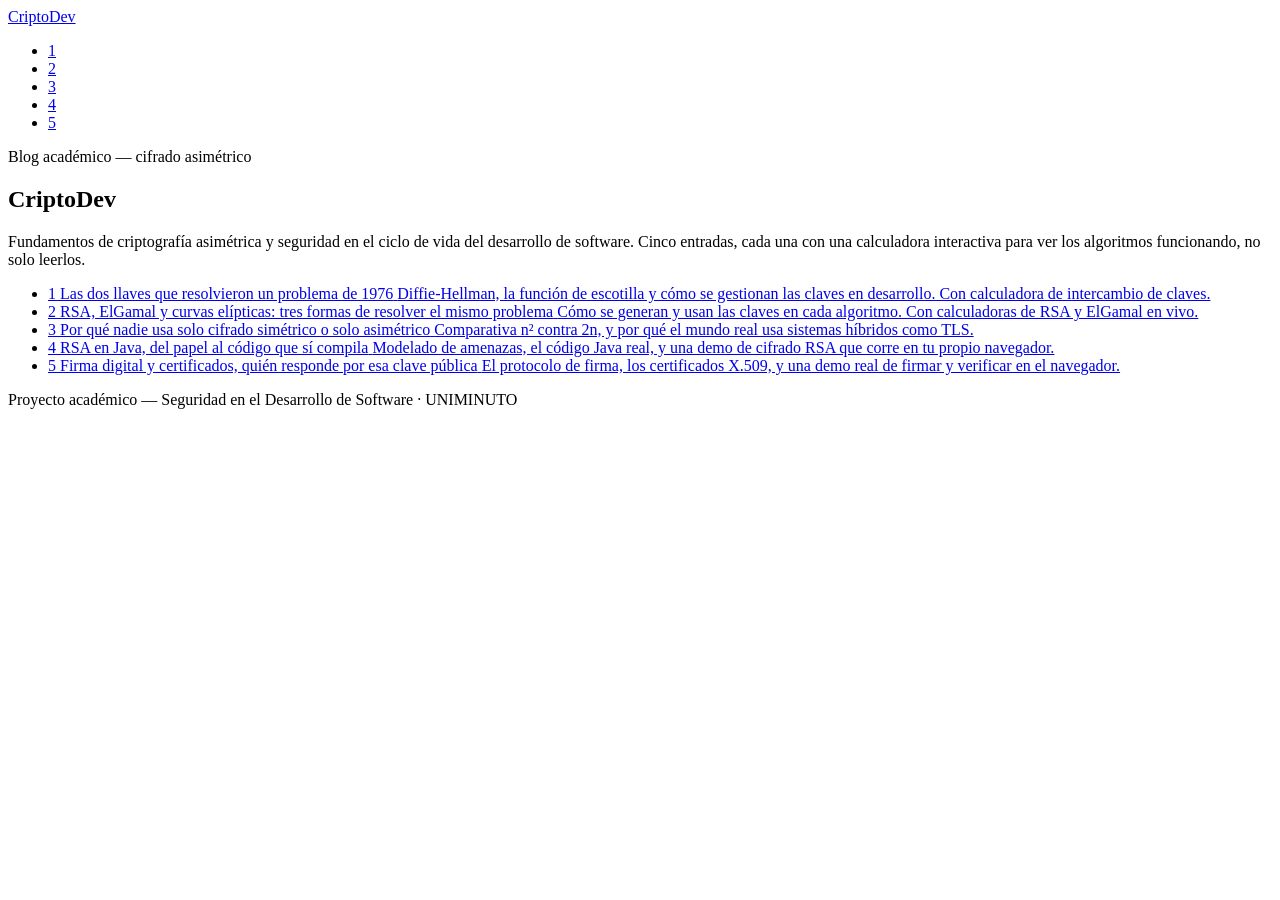
==== index.html @ fd5a90b2 "Primera versión del blog Commit changes" ====
<!DOCTYPE html>
<html lang="es">
<head>
<meta charset="UTF-8">
<meta name="viewport" content="width=device-width, initial-scale=1.0">
<title>CriptoDev — Fundamentos de Criptografía Asimétrica y Seguridad en el SDLC</title>
<link rel="stylesheet" href="css/style.css">
</head>
<body>

<nav class="site-nav">
  <a class="brand" href="index.html">CriptoDev</a>
  <ul class="entries">
    <li><a href="entrada1.html">1</a></li>
    <li><a href="entrada2.html">2</a></li>
    <li><a href="entrada3.html">3</a></li>
    <li><a href="entrada4.html">4</a></li>
    <li><a href="entrada5.html">5</a></li>
  </ul>
</nav>

<main>
  <section class="hero">
    <div class="eyebrow-series">Blog académico — cifrado asimétrico</div>
    <h1>CriptoDev</h1>
    <p class="lead">Fundamentos de criptografía asimétrica y seguridad en el ciclo de vida del desarrollo de software. Cinco entradas, cada una con una calculadora interactiva para ver los algoritmos funcionando, no solo leerlos.</p>
  </section>

  <ul class="entry-list">
    <li>
      <a href="entrada1.html">
        <span class="seal">1</span>
        <span>
          <span class="entry-title">Las dos llaves que resolvieron un problema de 1976</span>
          <span class="entry-teaser">Diffie-Hellman, la función de escotilla y cómo se gestionan las claves en desarrollo. Con calculadora de intercambio de claves.</span>
        </span>
      </a>
    </li>
    <li>
      <a href="entrada2.html">
        <span class="seal">2</span>
        <span>
          <span class="entry-title">RSA, ElGamal y curvas elípticas: tres formas de resolver el mismo problema</span>
          <span class="entry-teaser">Cómo se generan y usan las claves en cada algoritmo. Con calculadoras de RSA y ElGamal en vivo.</span>
        </span>
      </a>
    </li>
    <li>
      <a href="entrada3.html">
        <span class="seal">3</span>
        <span>
          <span class="entry-title">Por qué nadie usa solo cifrado simétrico o solo asimétrico</span>
          <span class="entry-teaser">Comparativa n² contra 2n, y por qué el mundo real usa sistemas híbridos como TLS.</span>
        </span>
      </a>
    </li>
    <li>
      <a href="entrada4.html">
        <span class="seal">4</span>
        <span>
          <span class="entry-title">RSA en Java, del papel al código que sí compila</span>
          <span class="entry-teaser">Modelado de amenazas, el código Java real, y una demo de cifrado RSA que corre en tu propio navegador.</span>
        </span>
      </a>
    </li>
    <li>
      <a href="entrada5.html">
        <span class="seal">5</span>
        <span>
          <span class="entry-title">Firma digital y certificados, quién responde por esa clave pública</span>
          <span class="entry-teaser">El protocolo de firma, los certificados X.509, y una demo real de firmar y verificar en el navegador.</span>
        </span>
      </a>
    </li>
  </ul>
</main>

<footer>
  Proyecto académico — Seguridad en el Desarrollo de Software · UNIMINUTO
</footer>

</body>
</html>
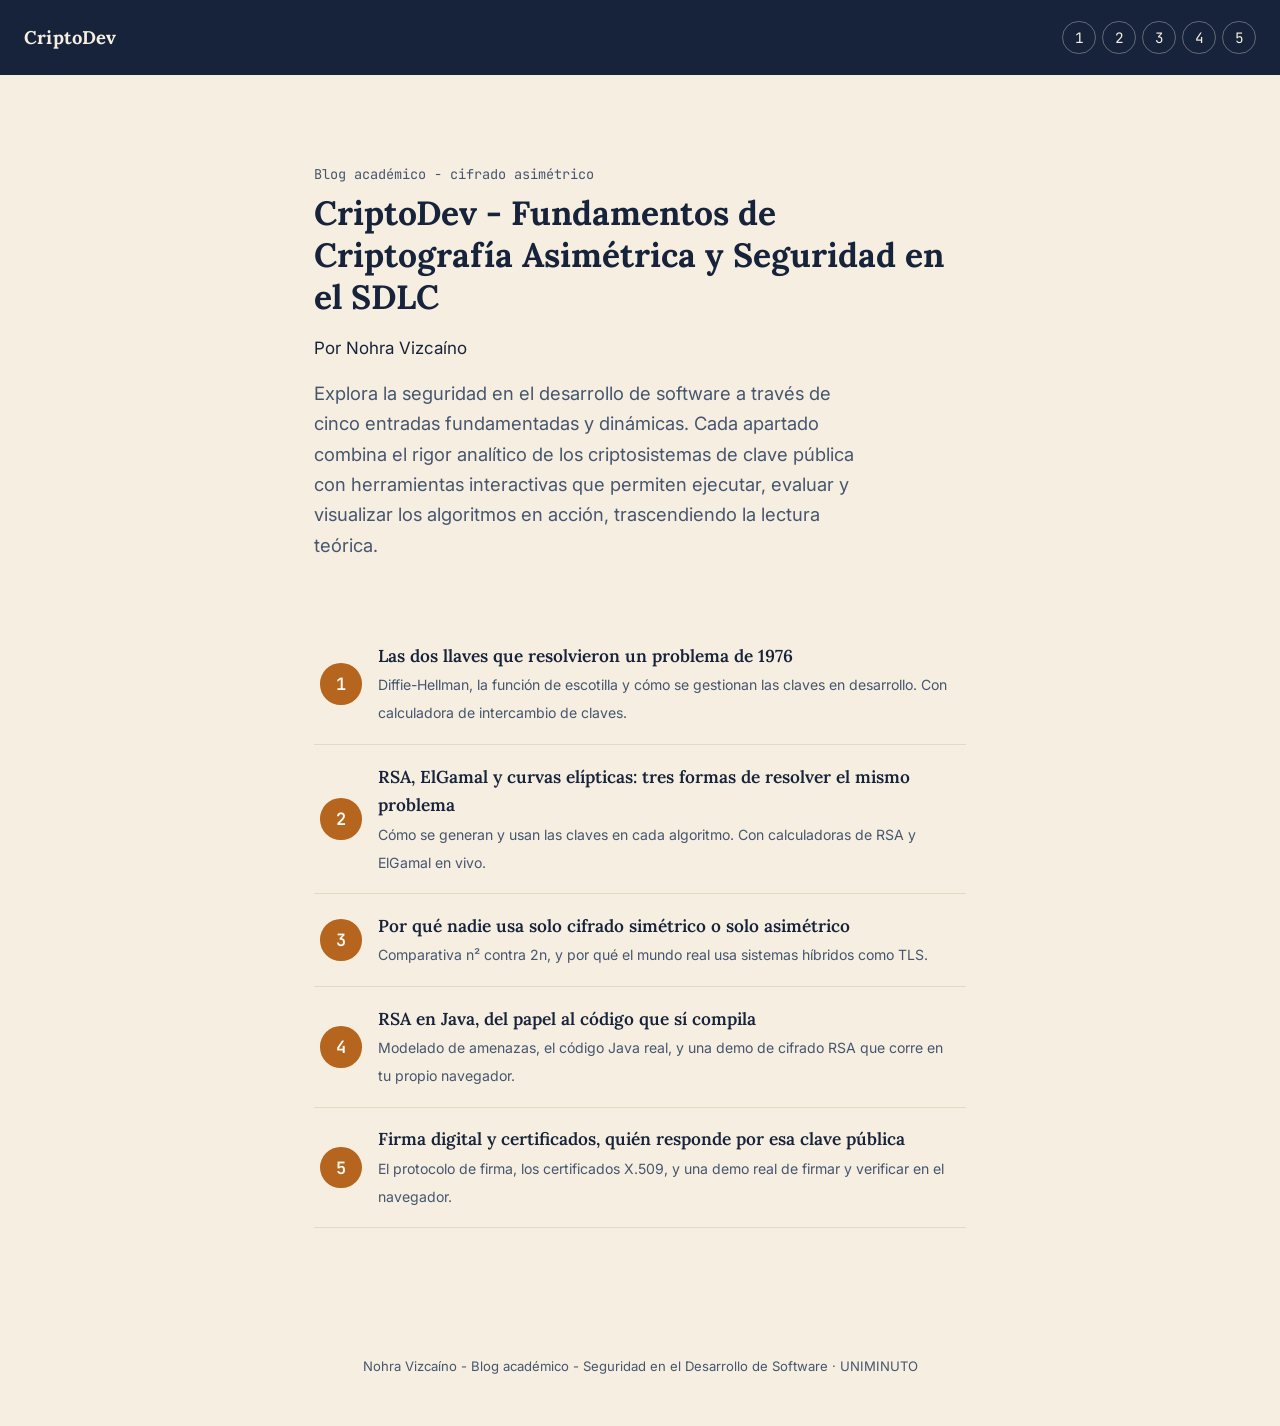
==== commit 91f693c1: "index.html Updated the title, byline, and lead paragraph for clarity and detail." ====
--- a/index.html
+++ b/index.html
@@ -3,7 +3,7 @@
 <head>
 <meta charset="UTF-8">
 <meta name="viewport" content="width=device-width, initial-scale=1.0">
-<title>CriptoDev — Fundamentos de Criptografía Asimétrica y Seguridad en el SDLC</title>
+<title>CriptoDev</title>
 <link rel="stylesheet" href="css/style.css">
 </head>
 <body>
@@ -21,9 +21,10 @@
 
 <main>
   <section class="hero">
-    <div class="eyebrow-series">Blog académico — cifrado asimétrico</div>
-    <h1>CriptoDev</h1>
-    <p class="lead">Fundamentos de criptografía asimétrica y seguridad en el ciclo de vida del desarrollo de software. Cinco entradas, cada una con una calculadora interactiva para ver los algoritmos funcionando, no solo leerlos.</p>
+    <div class="eyebrow-series">Blog académico - cifrado asimétrico</div>
+    <h1>CriptoDev - Fundamentos de Criptografía Asimétrica y Seguridad en el SDLC</h1>
+    <p class="byline">Por Nohra Vizcaíno</p>
+    <p class="lead">Explora la seguridad en el desarrollo de software a través de cinco entradas fundamentadas y dinámicas. Cada apartado combina el rigor analítico de los criptosistemas de clave pública con herramientas interactivas que permiten ejecutar, evaluar y visualizar los algoritmos en acción, trascendiendo la lectura teórica.</p>
   </section>
 
   <ul class="entry-list">
@@ -76,7 +77,7 @@
 </main>
 
 <footer>
-  Proyecto académico — Seguridad en el Desarrollo de Software · UNIMINUTO
+  Nohra Vizcaíno - Blog académico - Seguridad en el Desarrollo de Software · UNIMINUTO
 </footer>
 
 </body>
--- a/css/style.css
+++ b/css/style.css
@@ -0,0 +1,407 @@
+/* =========================================================
+   CriptoDev — sistema de diseño
+   Paleta: tinta / pergamino / verde verificado / cobre lacre
+   ========================================================= */
+
+@import url('https://fonts.googleapis.com/css2?family=Lora:ital,wght@0,500;0,600;0,700;1,500&family=Inter:wght@400;500;600&family=JetBrains+Mono:wght@400;500;600&display=swap');
+
+:root {
+  --ink: #16233A;
+  --ink-soft: #45566E;
+  --parchment: #F6EFE1;
+  --paper: #FFFDF8;
+  --paper-line: #E4D9C3;
+  --verified: #2F6F5E;
+  --verified-soft: #E4EFEA;
+  --seal: #B5651D;
+  --seal-soft: #F6E7D8;
+  --font-display: 'Lora', Georgia, serif;
+  --font-body: 'Inter', system-ui, sans-serif;
+  --font-mono: 'JetBrains Mono', 'Courier New', monospace;
+  --max-w: 700px;
+}
+
+* { box-sizing: border-box; }
+
+html { scroll-behavior: smooth; }
+
+body {
+  margin: 0;
+  background: var(--parchment);
+  color: var(--ink);
+  font-family: var(--font-body);
+  font-size: 17px;
+  line-height: 1.65;
+  -webkit-font-smoothing: antialiased;
+}
+
+img { max-width: 100%; }
+
+a { color: var(--verified); }
+a:focus-visible, button:focus-visible, input:focus-visible, select:focus-visible {
+  outline: 3px solid var(--seal);
+  outline-offset: 2px;
+}
+
+/* ---------- Navegación ---------- */
+
+.site-nav {
+  background: var(--ink);
+  color: var(--parchment);
+  padding: 0.9rem 1.5rem;
+  display: flex;
+  align-items: center;
+  justify-content: space-between;
+  flex-wrap: wrap;
+  gap: 0.75rem;
+  position: sticky;
+  top: 0;
+  z-index: 10;
+}
+
+.site-nav .brand {
+  font-family: var(--font-display);
+  font-weight: 700;
+  font-size: 1.15rem;
+  color: var(--parchment);
+  text-decoration: none;
+  letter-spacing: 0.01em;
+}
+
+.site-nav .entries {
+  display: flex;
+  gap: 0.4rem;
+  list-style: none;
+  margin: 0;
+  padding: 0;
+}
+
+.site-nav .entries a {
+  display: inline-flex;
+  align-items: center;
+  justify-content: center;
+  width: 2.1rem;
+  height: 2.1rem;
+  border-radius: 50%;
+  color: var(--parchment);
+  text-decoration: none;
+  font-family: var(--font-mono);
+  font-size: 0.9rem;
+  border: 1px solid rgba(246, 239, 225, 0.35);
+  transition: background 0.15s ease, border-color 0.15s ease;
+}
+
+.site-nav .entries a:hover,
+.site-nav .entries a.active {
+  background: var(--seal);
+  border-color: var(--seal);
+}
+
+/* ---------- Estructura general ---------- */
+
+main {
+  max-width: var(--max-w);
+  margin: 0 auto;
+  padding: 2.5rem 1.5rem 4rem;
+}
+
+.eyebrow-series {
+  font-family: var(--font-mono);
+  font-size: 0.85rem;
+  color: var(--ink-soft);
+  margin-bottom: 0.4rem;
+}
+
+h1 {
+  font-family: var(--font-display);
+  font-size: 2.1rem;
+  line-height: 1.25;
+  margin: 0 0 0.5rem;
+}
+
+h2 {
+  font-family: var(--font-display);
+  font-size: 1.4rem;
+  margin-top: 2.4rem;
+  border-bottom: 1px solid var(--paper-line);
+  padding-bottom: 0.4rem;
+}
+
+p { margin: 1rem 0; }
+
+ul, ol { padding-left: 1.3rem; }
+li { margin: 0.4rem 0; }
+
+/* Sello numerado (secuencia real de 5 entradas) */
+.seal {
+  display: inline-flex;
+  align-items: center;
+  justify-content: center;
+  width: 2.6rem;
+  height: 2.6rem;
+  border-radius: 50%;
+  background: var(--seal);
+  color: var(--paper);
+  font-family: var(--font-mono);
+  font-weight: 600;
+  flex-shrink: 0;
+}
+
+.entry-header {
+  display: flex;
+  align-items: center;
+  gap: 1rem;
+  margin-bottom: 0.5rem;
+}
+
+/* ---------- Bloques de código ---------- */
+
+pre {
+  background: var(--ink);
+  color: #E9E2D0;
+  font-family: var(--font-mono);
+  font-size: 0.85rem;
+  line-height: 1.55;
+  padding: 1.1rem 1.2rem;
+  border-radius: 6px;
+  overflow-x: auto;
+}
+
+code {
+  font-family: var(--font-mono);
+  font-size: 0.92em;
+  background: var(--paper-line);
+  padding: 0.05em 0.35em;
+  border-radius: 3px;
+}
+
+pre code { background: none; padding: 0; }
+
+.formula {
+  font-family: var(--font-mono);
+  background: var(--paper);
+  border: 1px solid var(--paper-line);
+  border-left: 3px solid var(--verified);
+  padding: 0.8rem 1rem;
+  margin: 1rem 0;
+  border-radius: 4px;
+  overflow-x: auto;
+}
+
+/* ---------- Panel interactivo (demo) ---------- */
+
+.demo {
+  background: var(--paper);
+  border: 1px solid var(--paper-line);
+  border-radius: 10px;
+  padding: 1.4rem;
+  margin: 1.5rem 0 2rem;
+}
+
+.demo h3 {
+  font-family: var(--font-display);
+  font-size: 1.05rem;
+  margin: 0 0 0.9rem;
+  color: var(--verified);
+}
+
+.demo-row {
+  display: flex;
+  gap: 0.8rem;
+  flex-wrap: wrap;
+  margin-bottom: 0.8rem;
+}
+
+.demo-field {
+  display: flex;
+  flex-direction: column;
+  gap: 0.3rem;
+  font-size: 0.85rem;
+  color: var(--ink-soft);
+  flex: 1;
+  min-width: 100px;
+}
+
+.demo-field input, .demo-field select {
+  font-family: var(--font-mono);
+  padding: 0.5rem 0.6rem;
+  border: 1px solid var(--paper-line);
+  border-radius: 5px;
+  background: var(--paper);
+  color: var(--ink);
+  font-size: 0.95rem;
+}
+
+.demo button {
+  background: var(--verified);
+  color: var(--paper);
+  border: none;
+  padding: 0.6rem 1.2rem;
+  border-radius: 5px;
+  font-family: var(--font-body);
+  font-weight: 600;
+  font-size: 0.92rem;
+  cursor: pointer;
+  transition: opacity 0.15s ease;
+}
+
+.demo button:hover { opacity: 0.88; }
+
+.demo button.secondary {
+  background: transparent;
+  color: var(--seal);
+  border: 1px solid var(--seal);
+}
+
+.demo-output {
+  margin-top: 1rem;
+  background: var(--ink);
+  color: #E9E2D0;
+  font-family: var(--font-mono);
+  font-size: 0.85rem;
+  padding: 1rem;
+  border-radius: 6px;
+  white-space: pre-wrap;
+  word-break: break-all;
+  min-height: 1.5em;
+}
+
+.demo-output .ok { color: #7FCBA4; }
+.demo-output .fail { color: #E29A6B; }
+
+.demo-note {
+  font-size: 0.82rem;
+  color: var(--ink-soft);
+  margin-top: 0.6rem;
+}
+
+/* ---------- Tabla comparativa ---------- */
+
+table {
+  width: 100%;
+  border-collapse: collapse;
+  margin: 1.2rem 0;
+  font-size: 0.92rem;
+}
+
+th, td {
+  text-align: left;
+  padding: 0.6rem 0.7rem;
+  border-bottom: 1px solid var(--paper-line);
+}
+
+th {
+  font-family: var(--font-mono);
+  font-weight: 600;
+  color: var(--ink-soft);
+  font-size: 0.8rem;
+}
+
+/* ---------- Callout de vulnerabilidad ---------- */
+
+.callout {
+  background: var(--seal-soft);
+  border-left: 3px solid var(--seal);
+  padding: 0.9rem 1.1rem;
+  border-radius: 4px;
+  margin: 1.2rem 0;
+}
+
+.callout strong { color: var(--seal); }
+
+/* ---------- Referencias ---------- */
+
+.references {
+  margin-top: 2.5rem;
+  padding-top: 1.2rem;
+  border-top: 1px solid var(--paper-line);
+  font-size: 0.9rem;
+  color: var(--ink-soft);
+}
+
+.references p { margin: 0.6rem 0; }
+
+/* ---------- Navegación entre entradas ---------- */
+
+.entry-pager {
+  display: flex;
+  justify-content: space-between;
+  margin-top: 2.5rem;
+  gap: 1rem;
+}
+
+.entry-pager a {
+  text-decoration: none;
+  color: var(--ink);
+  background: var(--paper);
+  border: 1px solid var(--paper-line);
+  padding: 0.7rem 1rem;
+  border-radius: 6px;
+  font-size: 0.9rem;
+  flex: 1;
+}
+
+.entry-pager a:hover { border-color: var(--verified); }
+.entry-pager .to-prev { text-align: left; }
+.entry-pager .to-next { text-align: right; }
+.entry-pager span { display: block; font-family: var(--font-mono); font-size: 0.72rem; color: var(--ink-soft); }
+
+/* ---------- Home ---------- */
+
+.hero {
+  padding: 3rem 0 1rem;
+}
+
+.hero p.lead {
+  font-size: 1.15rem;
+  color: var(--ink-soft);
+  max-width: 560px;
+}
+
+.entry-list {
+  list-style: none;
+  padding: 0;
+  margin: 2rem 0;
+}
+
+.entry-list li {
+  margin: 0;
+}
+
+.entry-list a {
+  display: flex;
+  align-items: center;
+  gap: 1rem;
+  padding: 1.1rem 0.4rem;
+  border-bottom: 1px solid var(--paper-line);
+  text-decoration: none;
+  color: var(--ink);
+}
+
+.entry-list a:hover .entry-title { color: var(--verified); }
+
+.entry-title {
+  font-family: var(--font-display);
+  font-weight: 600;
+  font-size: 1.08rem;
+  display: block;
+}
+
+.entry-teaser {
+  font-size: 0.88rem;
+  color: var(--ink-soft);
+}
+
+footer {
+  text-align: center;
+  padding: 2rem 1.5rem 3rem;
+  color: var(--ink-soft);
+  font-size: 0.82rem;
+}
+
+footer img { height: 32px; opacity: 0.85; vertical-align: middle; margin-right: 0.5rem; }
+
+@media (max-width: 480px) {
+  h1 { font-size: 1.7rem; }
+  .demo-row { flex-direction: column; }
+}
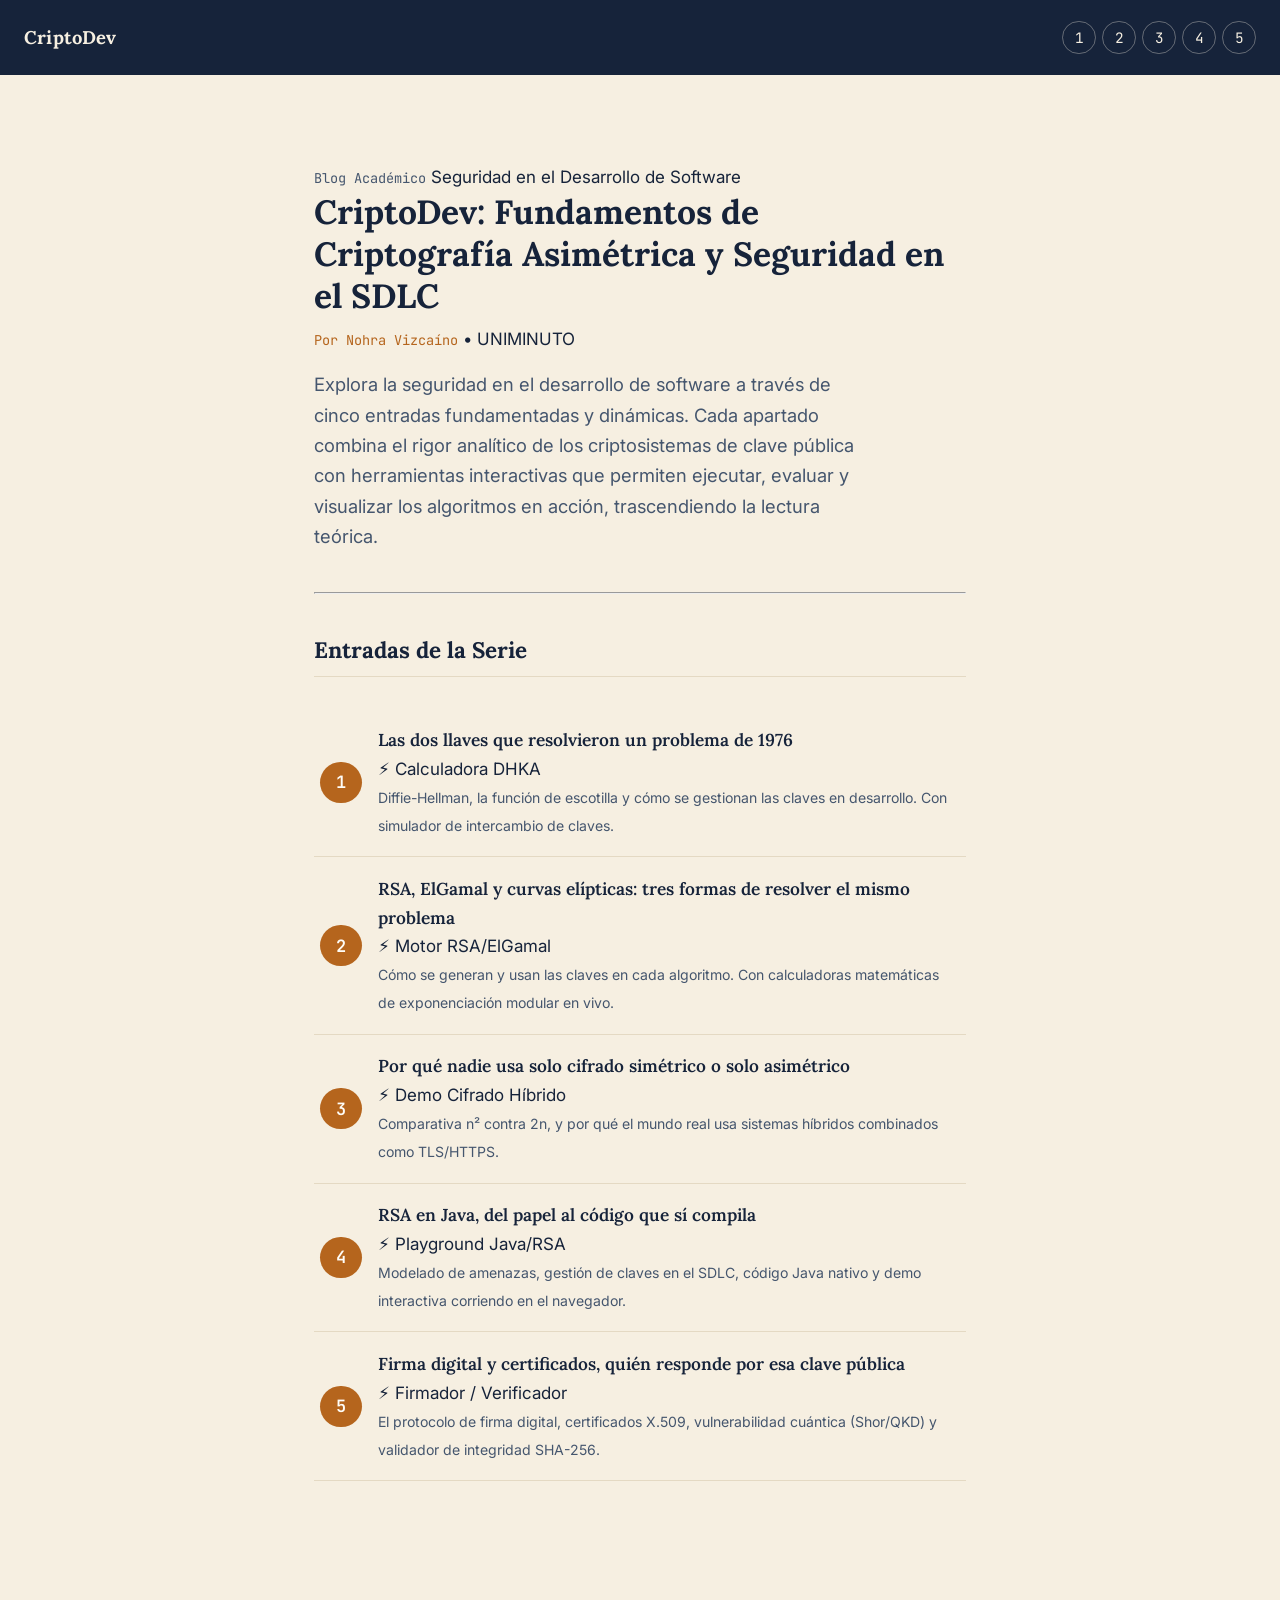
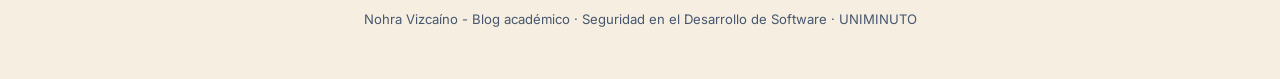
==== commit a7050521: "Update index.html with new content and structure" ====
--- a/index.html
+++ b/index.html
@@ -1,10 +1,10 @@
 <!DOCTYPE html>
 <html lang="es">
 <head>
-<meta charset="UTF-8">
-<meta name="viewport" content="width=device-width, initial-scale=1.0">
-<title>CriptoDev</title>
-<link rel="stylesheet" href="css/style.css">
+  <meta charset="UTF-8">
+  <meta name="viewport" content="width=device-width, initial-scale=1.0">
+  <title>CriptoDev - Criptografía Asimétrica y SDLC</title>
+  <link rel="stylesheet" href="css/style.css">
 </head>
 <body>
 
@@ -21,63 +21,97 @@
 
 <main>
   <section class="hero">
-    <div class="eyebrow-series">Blog académico - cifrado asimétrico</div>
-    <h1>CriptoDev - Fundamentos de Criptografía Asimétrica y Seguridad en el SDLC</h1>
-    <p class="byline">Por Nohra Vizcaíno</p>
-    <p class="lead">Explora la seguridad en el desarrollo de software a través de cinco entradas fundamentadas y dinámicas. Cada apartado combina el rigor analítico de los criptosistemas de clave pública con herramientas interactivas que permiten ejecutar, evaluar y visualizar los algoritmos en acción, trascendiendo la lectura teórica.</p>
+    <div class="meta-pills">
+      <span class="eyebrow-series">Blog Académico</span>
+      <span class="eyebrow-subject">Seguridad en el Desarrollo de Software</span>
+    </div>
+    
+    <h1>CriptoDev: Fundamentos de Criptografía Asimétrica y Seguridad en el SDLC</h1>
+    
+    <div class="author-block">
+      <span class="byline">Por Nohra Vizcaíno</span>
+      <span class="institution">• UNIMINUTO</span>
+    </div>
+    
+    <p class="lead">
+      Explora la seguridad en el desarrollo de software a través de cinco entradas fundamentadas y dinámicas. Cada apartado combina el rigor analítico de los criptosistemas de clave pública con herramientas interactivas que permiten ejecutar, evaluar y visualizar los algoritmos en acción, trascendiendo la lectura teórica.
+    </p>
   </section>
+
+  <hr class="section-divider">
+
+  <h2 class="section-title">Entradas de la Serie</h2>
 
   <ul class="entry-list">
     <li>
-      <a href="entrada1.html">
+      <a href="entrada1.html" class="entry-card">
         <span class="seal">1</span>
-        <span>
-          <span class="entry-title">Las dos llaves que resolvieron un problema de 1976</span>
-          <span class="entry-teaser">Diffie-Hellman, la función de escotilla y cómo se gestionan las claves en desarrollo. Con calculadora de intercambio de claves.</span>
-        </span>
+        <div class="entry-content">
+          <div class="entry-header-card">
+            <span class="entry-title">Las dos llaves que resolvieron un problema de 1976</span>
+            <span class="badge-interactive">⚡ Calculadora DHKA</span>
+          </div>
+          <span class="entry-teaser">Diffie-Hellman, la función de escotilla y cómo se gestionan las claves en desarrollo. Con simulador de intercambio de claves.</span>
+        </div>
       </a>
     </li>
+
     <li>
-      <a href="entrada2.html">
+      <a href="entrada2.html" class="entry-card">
         <span class="seal">2</span>
-        <span>
-          <span class="entry-title">RSA, ElGamal y curvas elípticas: tres formas de resolver el mismo problema</span>
-          <span class="entry-teaser">Cómo se generan y usan las claves en cada algoritmo. Con calculadoras de RSA y ElGamal en vivo.</span>
-        </span>
+        <div class="entry-content">
+          <div class="entry-header-card">
+            <span class="entry-title">RSA, ElGamal y curvas elípticas: tres formas de resolver el mismo problema</span>
+            <span class="badge-interactive">⚡ Motor RSA/ElGamal</span>
+          </div>
+          <span class="entry-teaser">Cómo se generan y usan las claves en cada algoritmo. Con calculadoras matemáticas de exponenciación modular en vivo.</span>
+        </div>
       </a>
     </li>
+
     <li>
-      <a href="entrada3.html">
+      <a href="entrada3.html" class="entry-card">
         <span class="seal">3</span>
-        <span>
-          <span class="entry-title">Por qué nadie usa solo cifrado simétrico o solo asimétrico</span>
-          <span class="entry-teaser">Comparativa n² contra 2n, y por qué el mundo real usa sistemas híbridos como TLS.</span>
-        </span>
+        <div class="entry-content">
+          <div class="entry-header-card">
+            <span class="entry-title">Por qué nadie usa solo cifrado simétrico o solo asimétrico</span>
+            <span class="badge-interactive">⚡ Demo Cifrado Híbrido</span>
+          </div>
+          <span class="entry-teaser">Comparativa n² contra 2n, y por qué el mundo real usa sistemas híbridos combinados como TLS/HTTPS.</span>
+        </div>
       </a>
     </li>
+
     <li>
-      <a href="entrada4.html">
+      <a href="entrada4.html" class="entry-card">
         <span class="seal">4</span>
-        <span>
-          <span class="entry-title">RSA en Java, del papel al código que sí compila</span>
-          <span class="entry-teaser">Modelado de amenazas, el código Java real, y una demo de cifrado RSA que corre en tu propio navegador.</span>
-        </span>
+        <div class="entry-content">
+          <div class="entry-header-card">
+            <span class="entry-title">RSA en Java, del papel al código que sí compila</span>
+            <span class="badge-interactive">⚡ Playground Java/RSA</span>
+          </div>
+          <span class="entry-teaser">Modelado de amenazas, gestión de claves en el SDLC, código Java nativo y demo interactiva corriendo en el navegador.</span>
+        </div>
       </a>
     </li>
+
     <li>
-      <a href="entrada5.html">
+      <a href="entrada5.html" class="entry-card">
         <span class="seal">5</span>
-        <span>
-          <span class="entry-title">Firma digital y certificados, quién responde por esa clave pública</span>
-          <span class="entry-teaser">El protocolo de firma, los certificados X.509, y una demo real de firmar y verificar en el navegador.</span>
-        </span>
+        <div class="entry-content">
+          <div class="entry-header-card">
+            <span class="entry-title">Firma digital y certificados, quién responde por esa clave pública</span>
+            <span class="badge-interactive">⚡ Firmador / Verificador</span>
+          </div>
+          <span class="entry-teaser">El protocolo de firma digital, certificados X.509, vulnerabilidad cuántica (Shor/QKD) y validador de integridad SHA-256.</span>
+        </div>
       </a>
     </li>
   </ul>
 </main>
 
 <footer>
-  Nohra Vizcaíno - Blog académico - Seguridad en el Desarrollo de Software · UNIMINUTO
+  Nohra Vizcaíno - Blog académico · Seguridad en el Desarrollo de Software · UNIMINUTO
 </footer>
 
 </body>
--- a/css/style.css
+++ b/css/style.css
@@ -1,7 +1,3 @@
-/* =========================================================
-   CriptoDev — sistema de diseño
-   Paleta: tinta / pergamino / verde verificado / cobre lacre
-   ========================================================= */
 
 @import url('https://fonts.googleapis.com/css2?family=Lora:ital,wght@0,500;0,600;0,700;1,500&family=Inter:wght@400;500;600&family=JetBrains+Mono:wght@400;500;600&display=swap');
 
@@ -392,6 +388,13 @@
   color: var(--ink-soft);
 }
 
+.byline {
+  font-family: var(--font-mono);
+  font-size: 0.85rem;
+  color: var(--seal);
+  margin: 0 0 1rem;
+}
+
 footer {
   text-align: center;
   padding: 2rem 1.5rem 3rem;
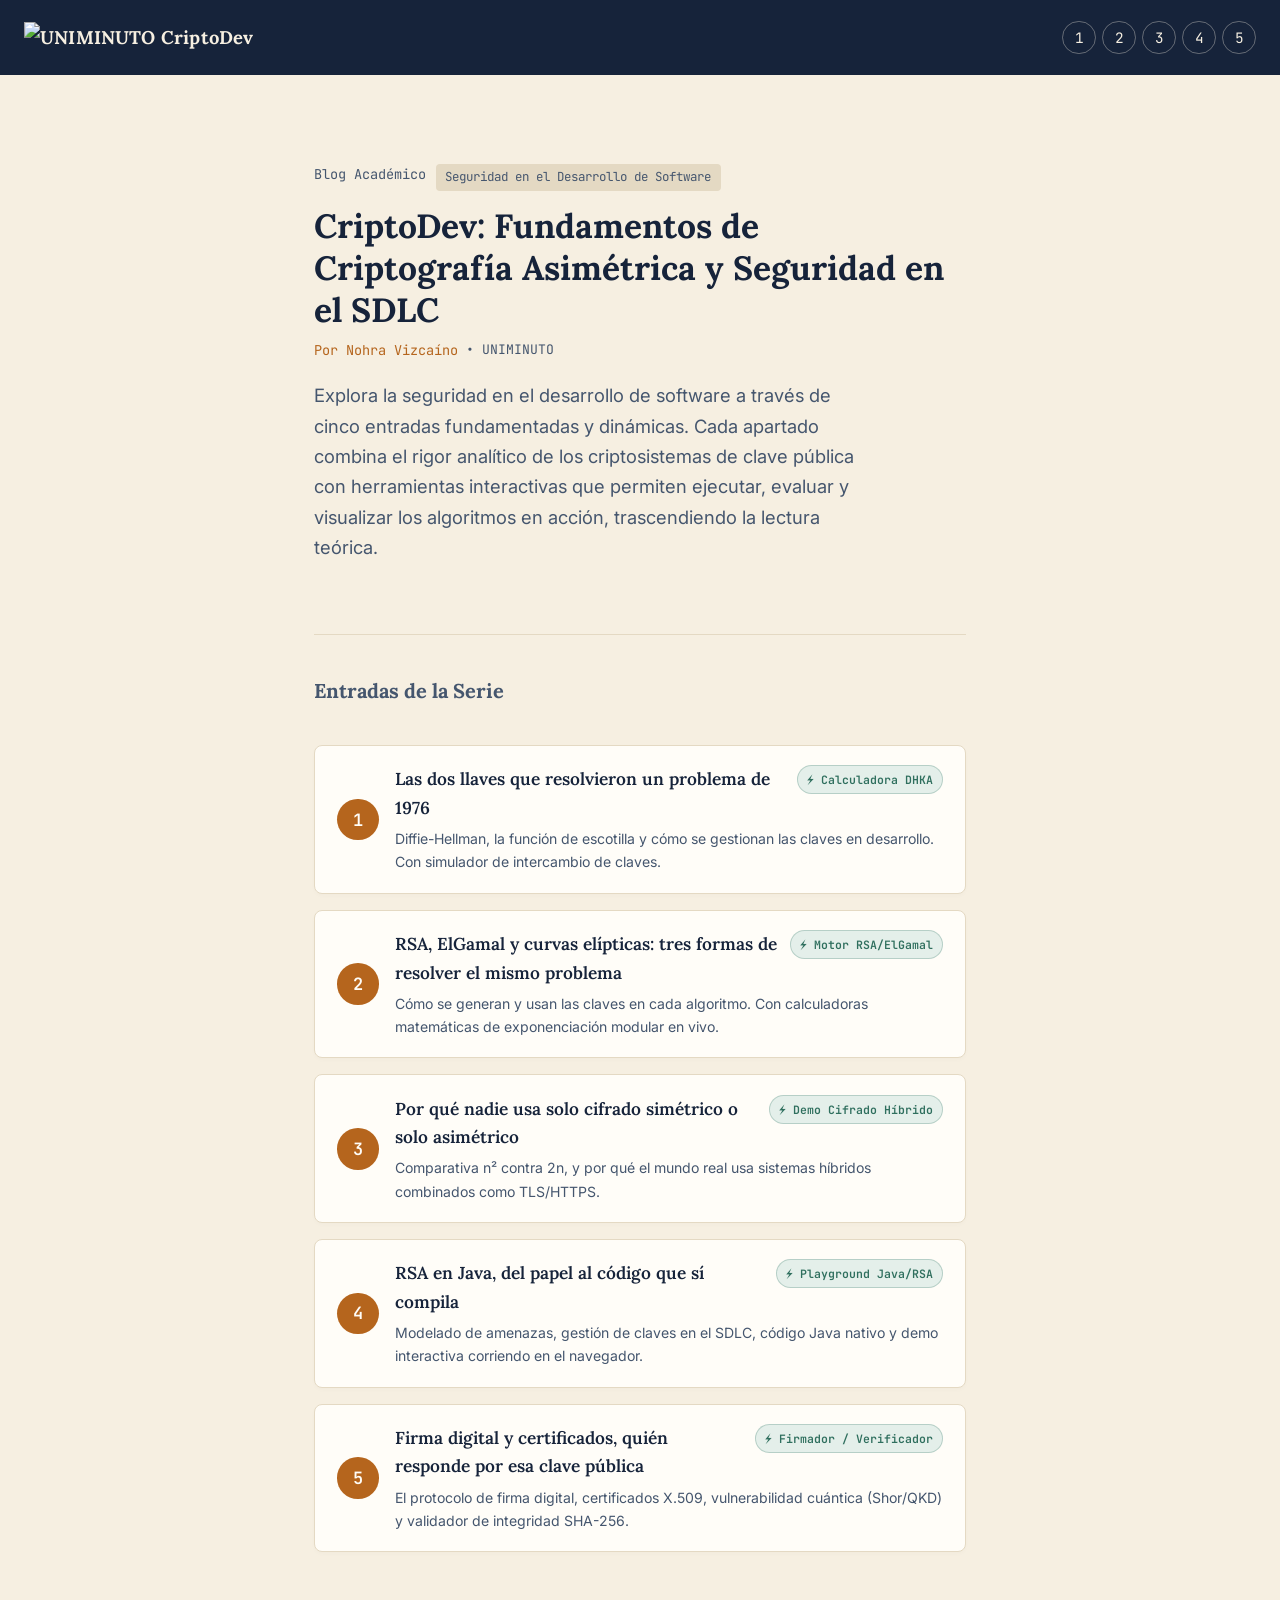
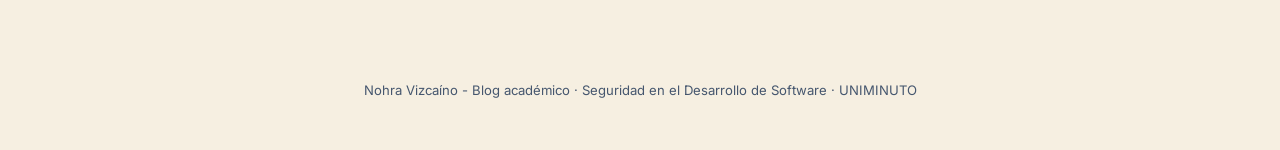
==== commit 4b5e8cd0: "Update navigation brand with logo and text" ====
--- a/index.html
+++ b/index.html
@@ -9,7 +9,10 @@
 <body>
 
 <nav class="site-nav">
-  <a class="brand" href="index.html">CriptoDev</a>
+  <a class="brand" href="index.html">
+    <img src="img/logo-uniminuto.png" alt="UNIMINUTO" class="nav-logo">
+    CriptoDev
+  </a>
   <ul class="entries">
     <li><a href="entrada1.html">1</a></li>
     <li><a href="entrada2.html">2</a></li>
--- a/css/style.css
+++ b/css/style.css
@@ -408,3 +408,109 @@
   h1 { font-size: 1.7rem; }
   .demo-row { flex-direction: column; }
 }
+/* ---------- Mejoras de Diseño para el Home Index ---------- */
+
+.meta-pills {
+  display: flex;
+  gap: 0.6rem;
+  align-items: center;
+  margin-bottom: 0.8rem;
+  flex-wrap: wrap;
+}
+
+.eyebrow-subject {
+  font-family: var(--font-mono);
+  font-size: 0.78rem;
+  background: var(--paper-line);
+  color: var(--ink-soft);
+  padding: 0.2rem 0.6rem;
+  border-radius: 4px;
+}
+
+.author-block {
+  display: flex;
+  align-items: center;
+  gap: 0.5rem;
+  margin-bottom: 1.2rem;
+}
+
+.author-block .byline {
+  margin: 0;
+}
+
+.institution {
+  font-family: var(--font-mono);
+  font-size: 0.82rem;
+  color: var(--ink-soft);
+}
+
+.section-divider {
+  border: 0;
+  border-top: 1px solid var(--paper-line);
+  margin: 2.5rem 0 1.5rem;
+}
+
+.section-title {
+  font-family: var(--font-display);
+  font-size: 1.25rem;
+  color: var(--ink-soft);
+  margin-bottom: 1.2rem;
+  border-bottom: none;
+}
+
+/* Tarjetas mejoradas para las entradas */
+
+.entry-list {
+  display: flex;
+  flex-direction: column;
+  gap: 1rem;
+}
+
+.entry-card {
+  background: var(--paper);
+  border: 1px solid var(--paper-line);
+  border-radius: 8px;
+  padding: 1.2rem 1.4rem !important;
+  transition: transform 0.15s ease, border-color 0.15s ease, box-shadow 0.15s ease;
+  box-shadow: 0 2px 4px rgba(0, 0, 0, 0.02);
+}
+
+.entry-card:hover {
+  border-color: var(--verified);
+  transform: translateY(-2px);
+  box-shadow: 0 4px 12px rgba(47, 111, 94, 0.08);
+}
+
+.entry-content {
+  display: flex;
+  flex-direction: column;
+  gap: 0.3rem;
+  width: 100%;
+}
+
+.entry-header-card {
+  display: flex;
+  justify-content: space-between;
+  align-items: flex-start;
+  gap: 0.8rem;
+  flex-wrap: wrap;
+}
+
+.entry-header-card .entry-title {
+  flex: 1;
+  min-width: 240px;
+}
+
+/* Badge destacado para las calculadoras */
+
+.badge-interactive {
+  font-family: var(--font-mono);
+  font-size: 0.72rem;
+  font-weight: 600;
+  background: var(--verified-soft);
+  color: var(--verified);
+  border: 1px solid rgba(47, 111, 94, 0.25);
+  padding: 0.25rem 0.55rem;
+  border-radius: 20px;
+  white-space: nowrap;
+}
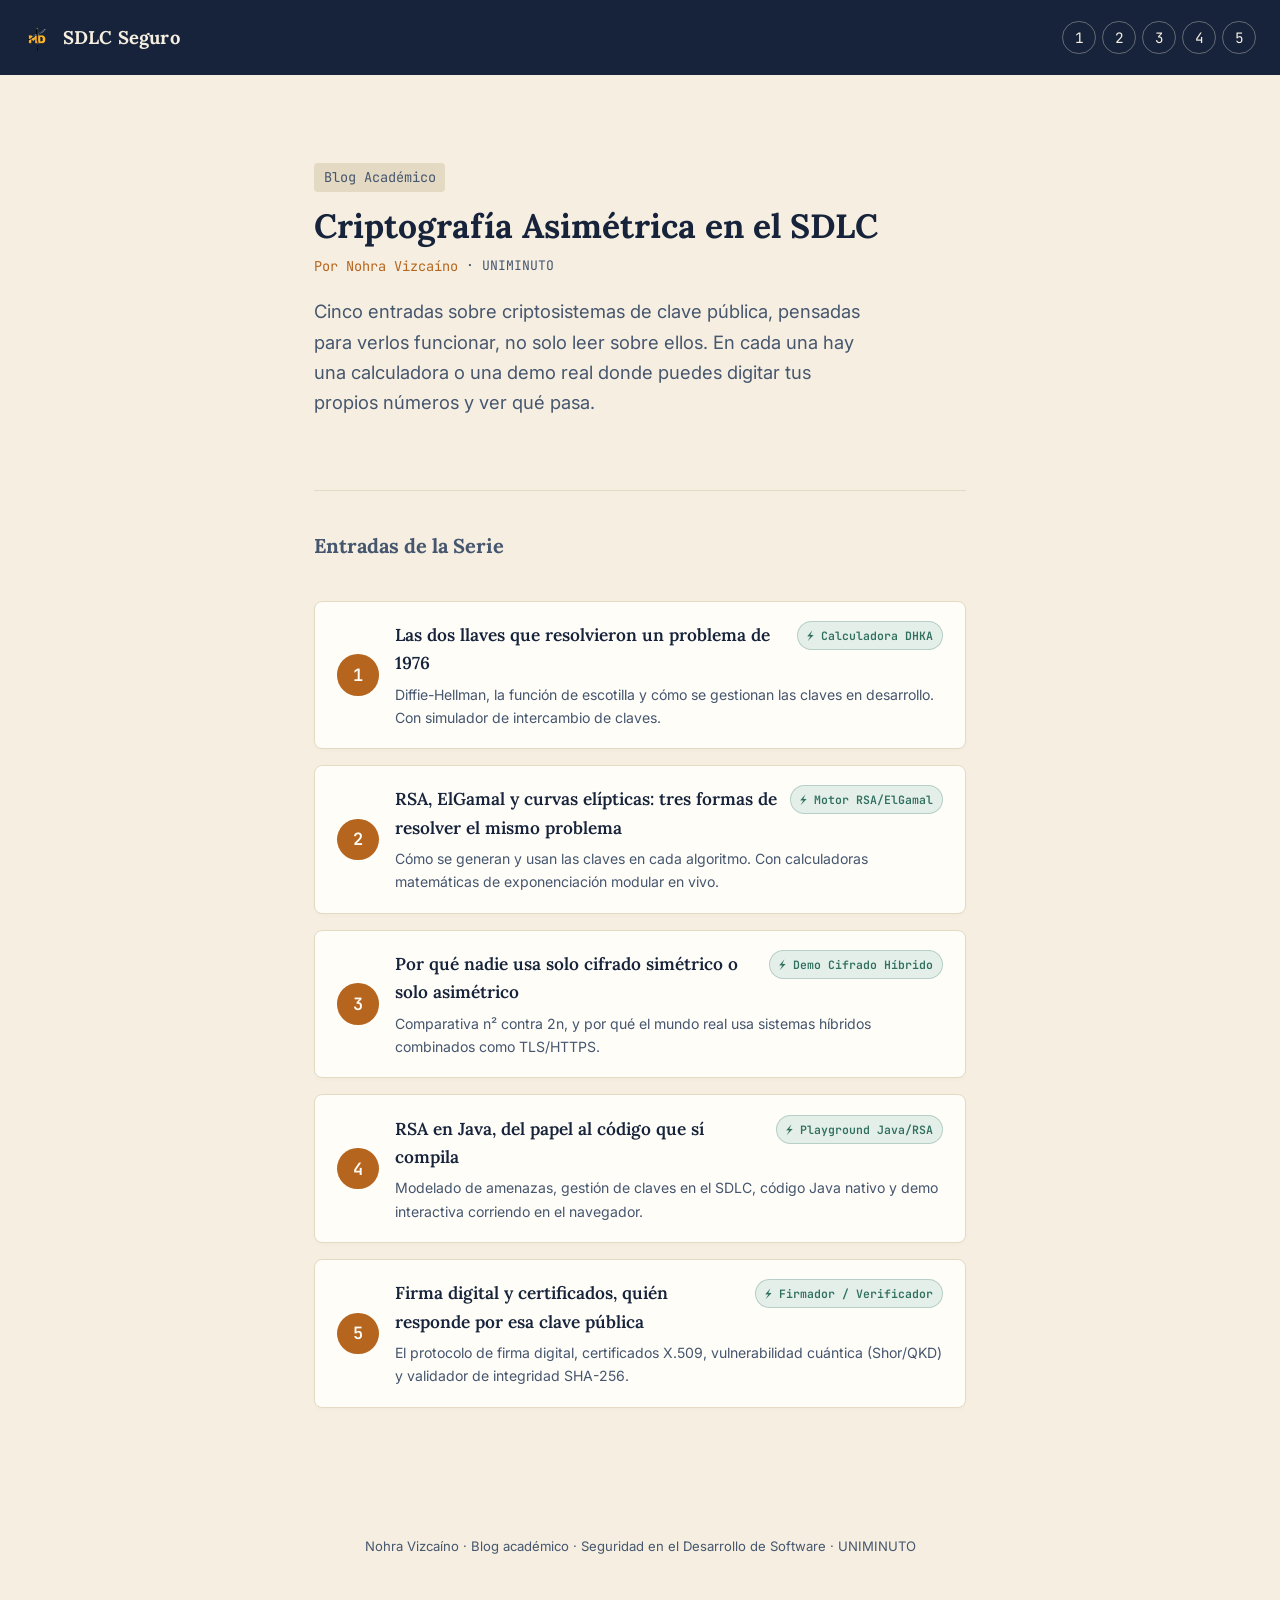
==== commit fcb147d9: "Update index.html content and titles" ====
--- a/index.html
+++ b/index.html
@@ -1,17 +1,17 @@
 <!DOCTYPE html>
 <html lang="es">
 <head>
-  <meta charset="UTF-8">
-  <meta name="viewport" content="width=device-width, initial-scale=1.0">
-  <title>CriptoDev - Criptografía Asimétrica y SDLC</title>
-  <link rel="stylesheet" href="css/style.css">
+<meta charset="UTF-8">
+<meta name="viewport" content="width=device-width, initial-scale=1.0">
+<title>Criptografía Asimétrica en el SDLC</title>
+<link rel="stylesheet" href="css/style.css">
 </head>
 <body>
 
 <nav class="site-nav">
   <a class="brand" href="index.html">
     <img src="img/logo-uniminuto.png" alt="UNIMINUTO" class="nav-logo">
-    CriptoDev
+    SDLC Seguro
   </a>
   <ul class="entries">
     <li><a href="entrada1.html">1</a></li>
@@ -26,18 +26,17 @@
   <section class="hero">
     <div class="meta-pills">
       <span class="eyebrow-series">Blog Académico</span>
-      <span class="eyebrow-subject">Seguridad en el Desarrollo de Software</span>
     </div>
-    
-    <h1>CriptoDev: Fundamentos de Criptografía Asimétrica y Seguridad en el SDLC</h1>
-    
+
+    <h1>Criptografía Asimétrica en el SDLC</h1>
+
     <div class="author-block">
       <span class="byline">Por Nohra Vizcaíno</span>
-      <span class="institution">• UNIMINUTO</span>
+      <span class="institution">· UNIMINUTO</span>
     </div>
-    
+
     <p class="lead">
-      Explora la seguridad en el desarrollo de software a través de cinco entradas fundamentadas y dinámicas. Cada apartado combina el rigor analítico de los criptosistemas de clave pública con herramientas interactivas que permiten ejecutar, evaluar y visualizar los algoritmos en acción, trascendiendo la lectura teórica.
+      Cinco entradas sobre criptosistemas de clave pública, pensadas para verlos funcionar, no solo leer sobre ellos. En cada una hay una calculadora o una demo real donde puedes digitar tus propios números y ver qué pasa.
     </p>
   </section>
 
@@ -114,7 +113,7 @@
 </main>
 
 <footer>
-  Nohra Vizcaíno - Blog académico · Seguridad en el Desarrollo de Software · UNIMINUTO
+  Nohra Vizcaíno · Blog académico · Seguridad en el Desarrollo de Software · UNIMINUTO
 </footer>
 
 </body>
--- a/css/style.css
+++ b/css/style.css
@@ -1,4 +1,3 @@
-
 @import url('https://fonts.googleapis.com/css2?family=Lora:ital,wght@0,500;0,600;0,700;1,500&family=Inter:wght@400;500;600&family=JetBrains+Mono:wght@400;500;600&display=swap');
 
 :root {
@@ -388,13 +387,6 @@
   color: var(--ink-soft);
 }
 
-.byline {
-  font-family: var(--font-mono);
-  font-size: 0.85rem;
-  color: var(--seal);
-  margin: 0 0 1rem;
-}
-
 footer {
   text-align: center;
   padding: 2rem 1.5rem 3rem;
@@ -408,7 +400,16 @@
   h1 { font-size: 1.7rem; }
   .demo-row { flex-direction: column; }
 }
-/* ---------- Mejoras de Diseño para el Home Index ---------- */
+
+/* ---------- Logo en la barra de navegación ---------- */
+
+.nav-logo {
+  height: 1.6rem;
+  vertical-align: middle;
+  margin-right: 0.5rem;
+}
+
+/* ---------- Mejoras de diseño para el home ---------- */
 
 .meta-pills {
   display: flex;
@@ -418,6 +419,14 @@
   flex-wrap: wrap;
 }
 
+.meta-pills .eyebrow-series {
+  background: var(--paper-line);
+  color: var(--ink-soft);
+  padding: 0.2rem 0.6rem;
+  border-radius: 4px;
+  margin-bottom: 0;
+}
+
 .eyebrow-subject {
   font-family: var(--font-mono);
   font-size: 0.78rem;
@@ -436,6 +445,9 @@
 
 .author-block .byline {
   margin: 0;
+  font-family: var(--font-mono);
+  font-size: 0.85rem;
+  color: var(--seal);
 }
 
 .institution {
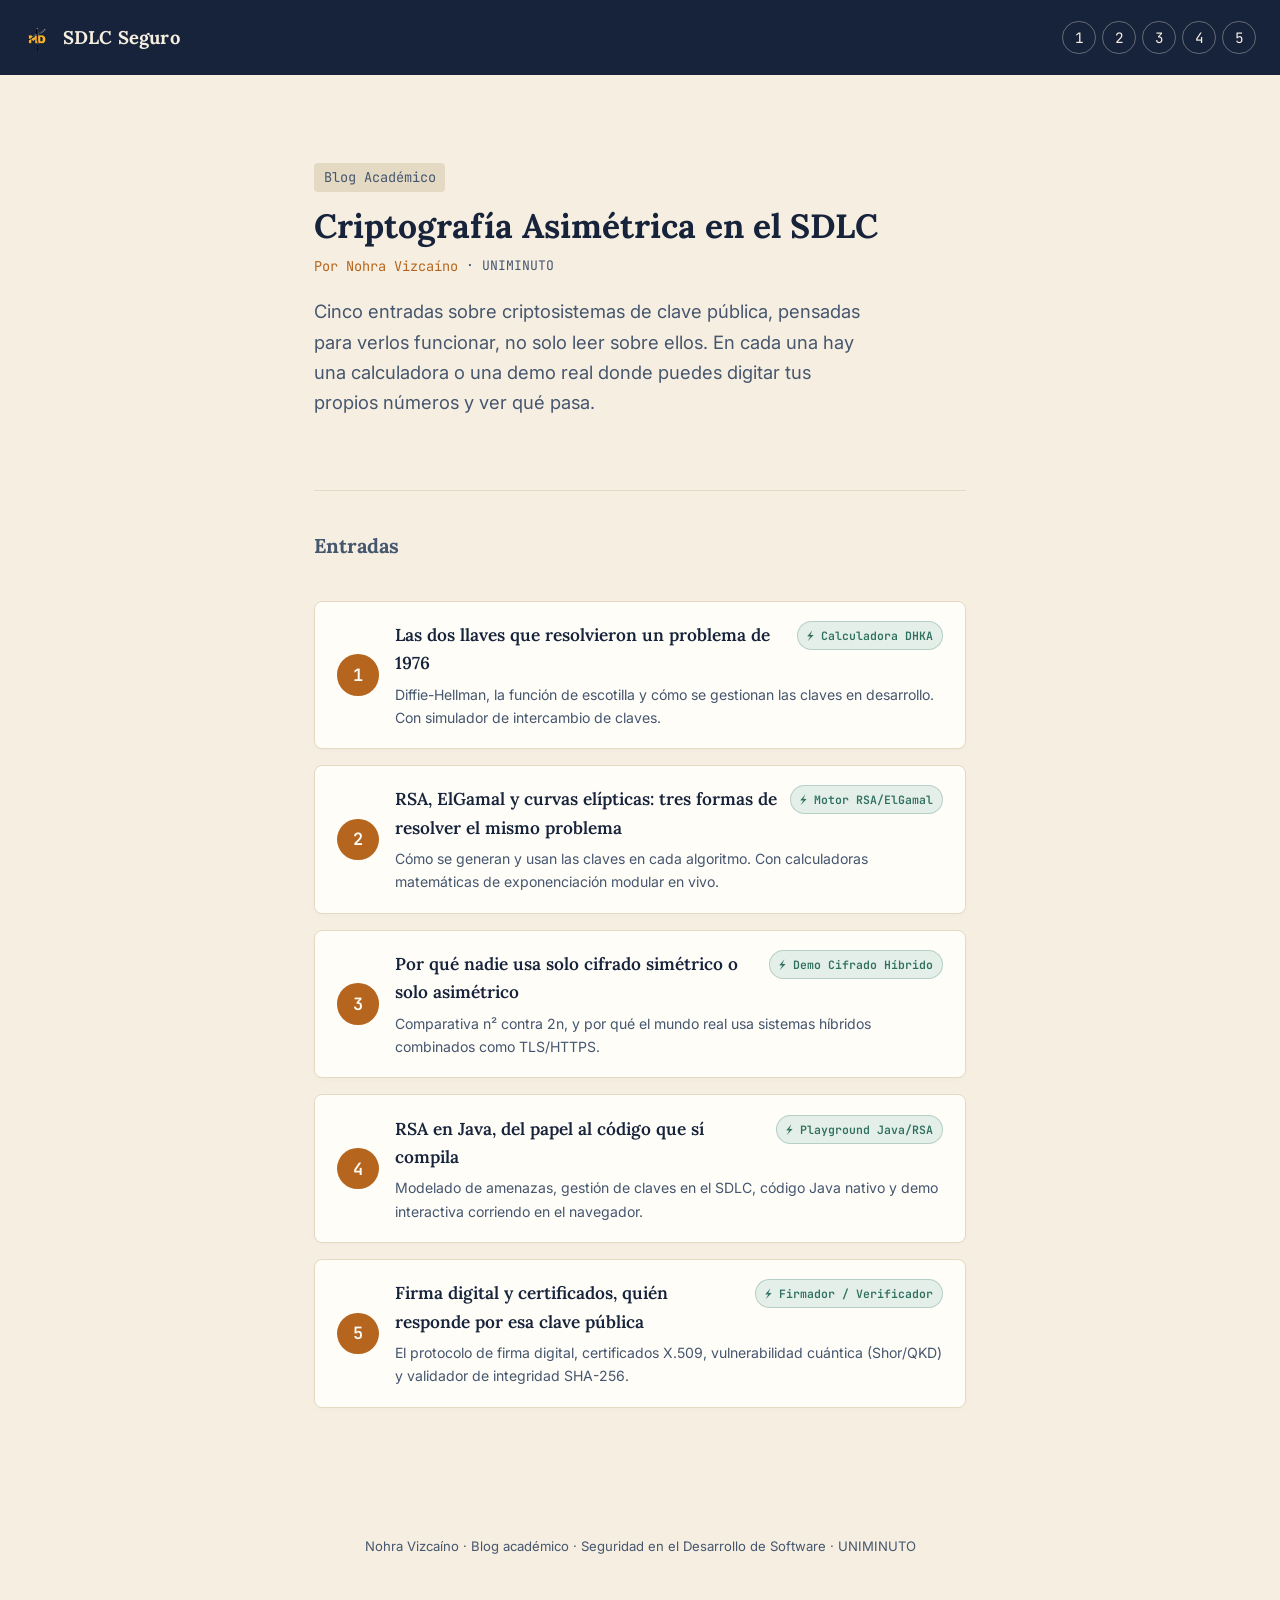
==== commit d59ceeb2: "Change section title from 'Entradas de la Serie' to 'Entradas'" ====
--- a/index.html
+++ b/index.html
@@ -42,7 +42,7 @@
 
   <hr class="section-divider">
 
-  <h2 class="section-title">Entradas de la Serie</h2>
+  <h2 class="section-title">Entradas</h2>
 
   <ul class="entry-list">
     <li>
